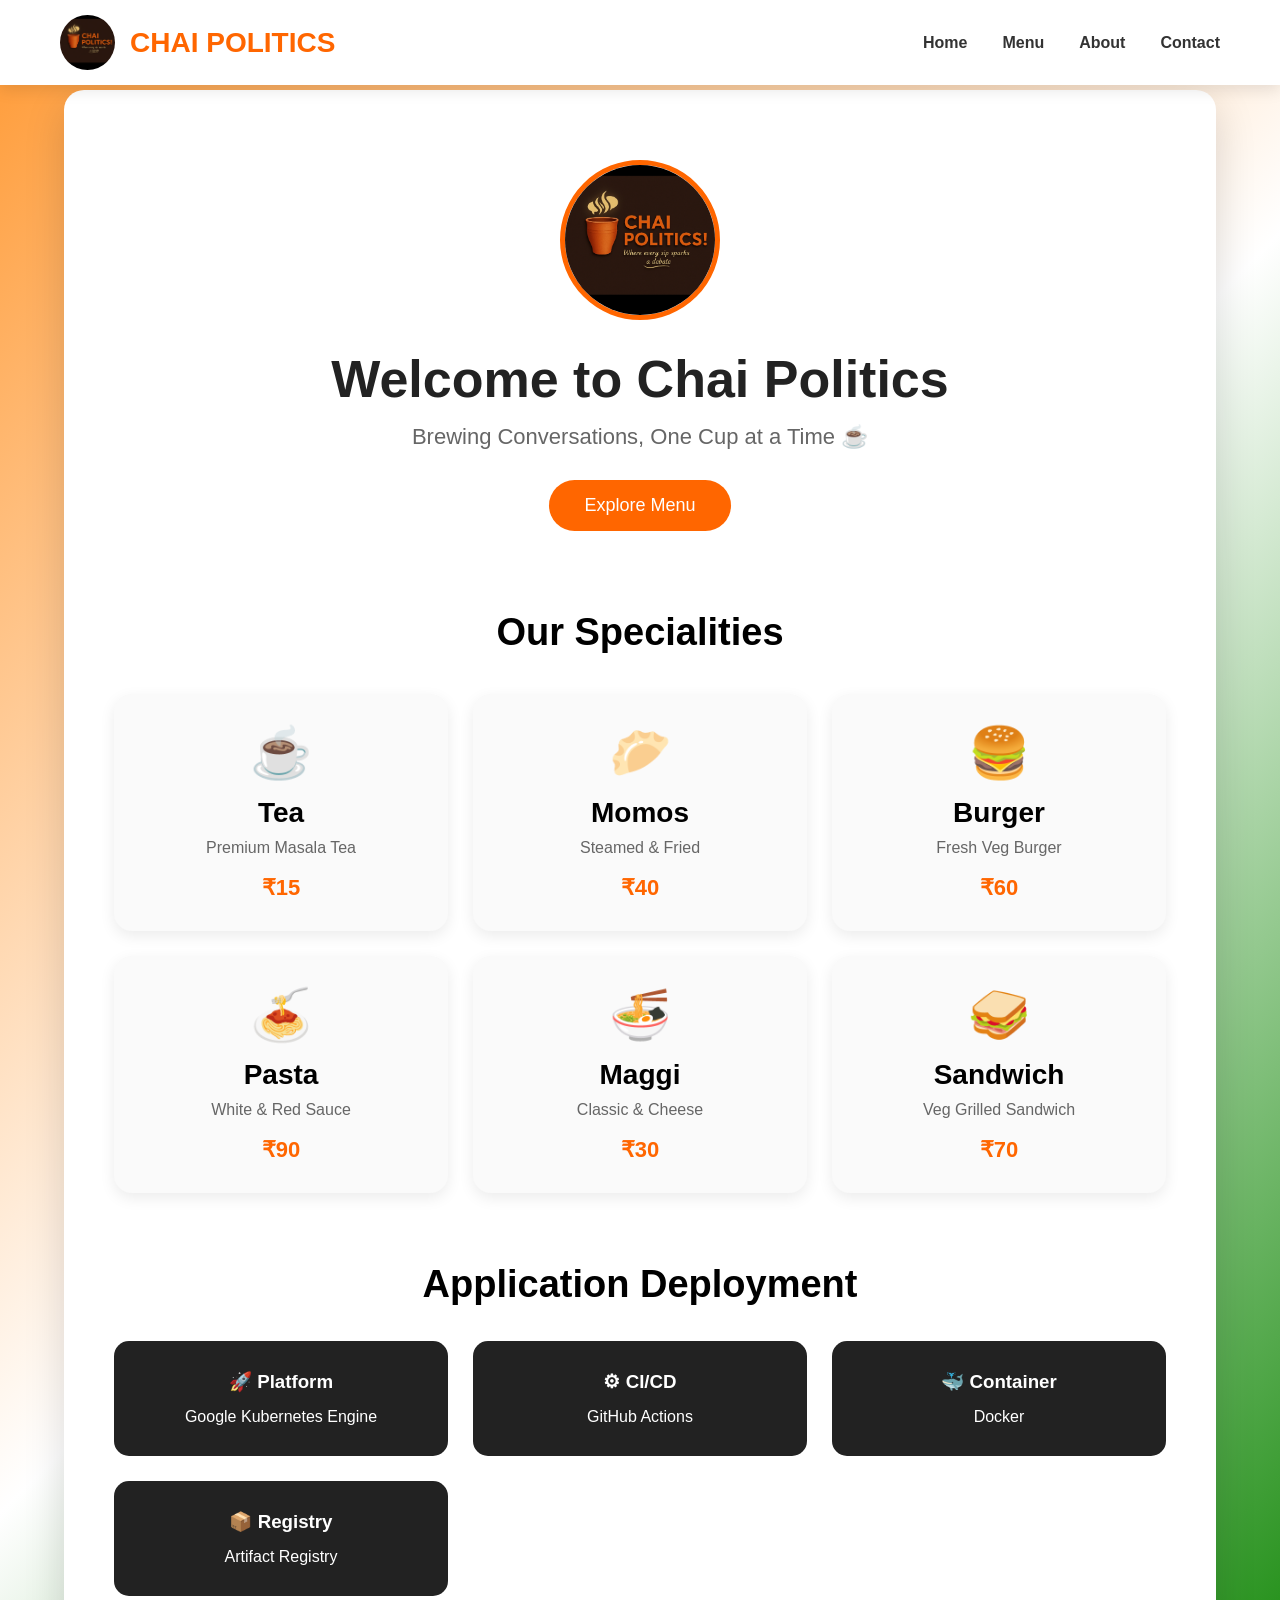
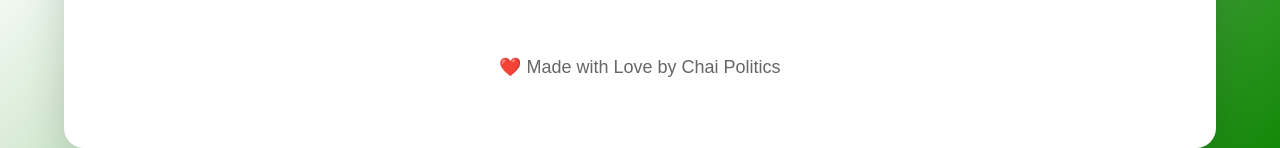
==== app/index.html @ 45e31c4e "updated project structure" ====
<!DOCTYPE html>
<html lang="en">

<head>
    <meta charset="UTF-8">
    <meta name="viewport" content="width=device-width, initial-scale=1.0">
    <title>Chai Politics</title>

    <link rel="stylesheet" href="css/style.css">
</head>

<body>

    <nav>

        <div class="logo">

            <img src="images/logo.jpeg" alt="Chai Politics Logo">

            <span>CHAI POLITICS</span>

        </div>

        <ul>

            <li><a href="#">Home</a></li>
            <li><a href="#">Menu</a></li>
            <li><a href="#">About</a></li>
            <li><a href="#">Contact</a></li>

        </ul>

    </nav>

    <div class="container">

        <section class="hero">

            <img src="images/logo.jpeg" class="hero-logo" alt="Logo">

            <h1>Welcome to Chai Politics</h1>

            <p>
                Brewing Conversations, One Cup at a Time ☕
            </p>

            <a href="#" class="btn">
                Explore Menu
            </a>

        </section>

        <section class="menu-section">

            <h2>Our Specialities</h2>

            <div class="cards">

                <div class="card">
                    <div class="emoji">☕</div>
                    <h3>Tea</h3>
                    <p>Premium Masala Tea</p>
                    <span>₹15</span>
                </div>

                <div class="card">
                    <div class="emoji">🥟</div>
                    <h3>Momos</h3>
                    <p>Steamed & Fried</p>
                    <span>₹40</span>
                </div>

                <div class="card">
                    <div class="emoji">🍔</div>
                    <h3>Burger</h3>
                    <p>Fresh Veg Burger</p>
                    <span>₹60</span>
                </div>

                <div class="card">
                    <div class="emoji">🍝</div>
                    <h3>Pasta</h3>
                    <p>White & Red Sauce</p>
                    <span>₹90</span>
                </div>

                <div class="card">
                    <div class="emoji">🍜</div>
                    <h3>Maggi</h3>
                    <p>Classic & Cheese</p>
                    <span>₹30</span>
                </div>

                <div class="card">
                    <div class="emoji">🥪</div>
                    <h3>Sandwich</h3>
                    <p>Veg Grilled Sandwich</p>
                    <span>₹70</span>
                </div>

            </div>

        </section>

        <section class="devops">

            <h2>Application Deployment</h2>

            <div class="info">

                <div class="box">
                    <h3>🚀 Platform</h3>
                    <p>Google Kubernetes Engine</p>
                </div>

                <div class="box">
                    <h3>⚙ CI/CD</h3>
                    <p>GitHub Actions</p>
                </div>

                <div class="box">
                    <h3>🐳 Container</h3>
                    <p>Docker</p>
                </div>

                <div class="box">
                    <h3>📦 Registry</h3>
                    <p>Artifact Registry</p>
                </div>

            </div>

        </section>

        <footer>

            ❤️ Made with Love by Chai Politics

        </footer>

    </div>

</body>

</html>
---- app/css/style.css ----
*{
    margin:0;
    padding:0;
    box-sizing:border-box;
    font-family:Arial, Helvetica, sans-serif;
}

body{
    background:linear-gradient(135deg,#FF9933,#ffffff,#138808);
    min-height:100vh;
    padding-top:90px;
}

/* ==========================
        NAVBAR
========================== */

nav{
    position:fixed;
    top:0;
    left:0;
    width:100%;
    background:#ffffff;
    display:flex;
    justify-content:space-between;
    align-items:center;
    padding:15px 60px;
    box-shadow:0 5px 15px rgba(0,0,0,.1);
    z-index:1000;
}

.logo{
    display:flex;
    align-items:center;
    font-size:28px;
    font-weight:bold;
    color:#ff6600;
}

.logo img{
    width:55px;
    height:55px;
    border-radius:50%;
    object-fit:cover;
    margin-right:15px;
}

nav ul{
    display:flex;
    list-style:none;
}

nav ul li{
    margin-left:35px;
}

nav ul li a{
    text-decoration:none;
    color:#333;
    font-weight:bold;
    transition:.3s;
}

nav ul li a:hover{
    color:#ff6600;
}

/* ==========================
        MAIN CONTAINER
========================== */

.container{
    width:90%;
    max-width:1200px;
    margin:auto;
    background:#ffffff;
    border-radius:20px;
    padding:50px;
    box-shadow:0 15px 40px rgba(0,0,0,.15);
}

/* ==========================
        HERO
========================== */

.hero{
    text-align:center;
    padding:20px;
}

.hero-logo{
    width:160px;
    height:160px;
    border-radius:50%;
    object-fit:cover;
    border:5px solid #ff6600;
}

.hero h1{
    margin-top:25px;
    font-size:52px;
    color:#222;
}

.hero p{
    margin-top:15px;
    font-size:22px;
    color:#666;
}

.btn{
    display:inline-block;
    margin-top:30px;
    padding:15px 35px;
    background:#ff6600;
    color:white;
    text-decoration:none;
    border-radius:40px;
    font-size:18px;
    transition:.3s;
}

.btn:hover{
    background:#e45a00;
}

/* ==========================
        MENU
========================== */

.menu-section{
    margin-top:60px;
}

.menu-section h2{
    text-align:center;
    font-size:38px;
    margin-bottom:40px;
}

.cards{
    display:grid;
    grid-template-columns:repeat(auto-fit,minmax(250px,1fr));
    gap:25px;
}

.card{
    background:#fafafa;
    padding:30px;
    border-radius:18px;
    text-align:center;
    transition:.3s;
    box-shadow:0 5px 15px rgba(0,0,0,.08);
}

.card:hover{
    transform:translateY(-10px);
    box-shadow:0 15px 30px rgba(0,0,0,.15);
}

.emoji{
    font-size:50px;
}

.card h3{
    margin-top:15px;
    font-size:28px;
}

.card p{
    margin-top:10px;
    color:#666;
}

.card span{
    display:block;
    margin-top:18px;
    font-size:22px;
    color:#ff6600;
    font-weight:bold;
}

/* ==========================
        DEVOPS SECTION
========================== */

.devops{
    margin-top:70px;
}

.devops h2{
    text-align:center;
    margin-bottom:35px;
    font-size:38px;
}

.info{
    display:grid;
    grid-template-columns:repeat(auto-fit,minmax(250px,1fr));
    gap:25px;
}

.box{
    background:#222;
    color:white;
    padding:30px;
    text-align:center;
    border-radius:15px;
    transition:.3s;
}

.box:hover{
    background:#ff6600;
    transform:translateY(-8px);
}

.box h3{
    margin-bottom:15px;
}

/* ==========================
        FOOTER
========================== */

footer{
    margin-top:60px;
    text-align:center;
    color:#666;
    font-size:18px;
    padding-bottom:20px;
}

/* ==========================
        RESPONSIVE
========================== */

@media(max-width:768px){

    nav{
        flex-direction:column;
        padding:20px;
    }

    nav ul{
        margin-top:15px;
    }

    nav ul li{
        margin:0 10px;
    }

    .hero h1{
        font-size:38px;
    }

    .hero p{
        font-size:18px;
    }

    .container{
        padding:30px;
    }
}
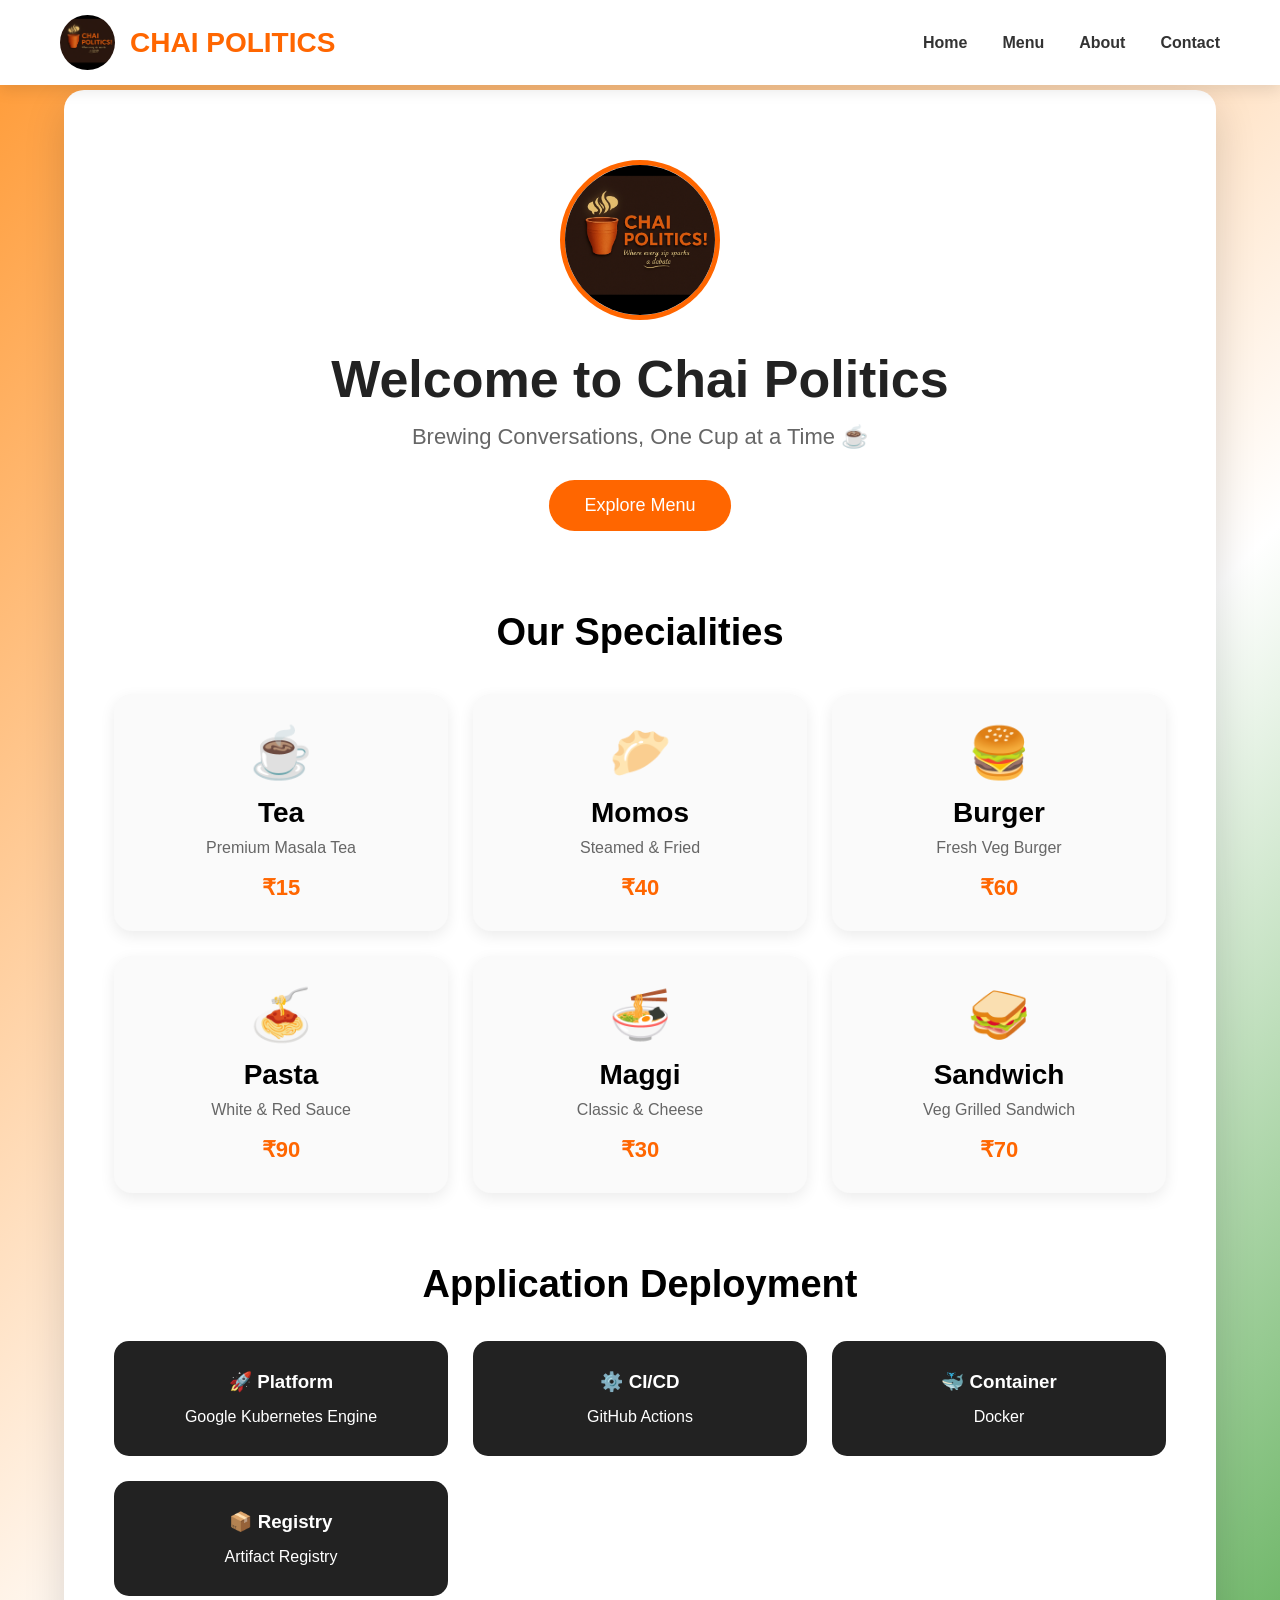
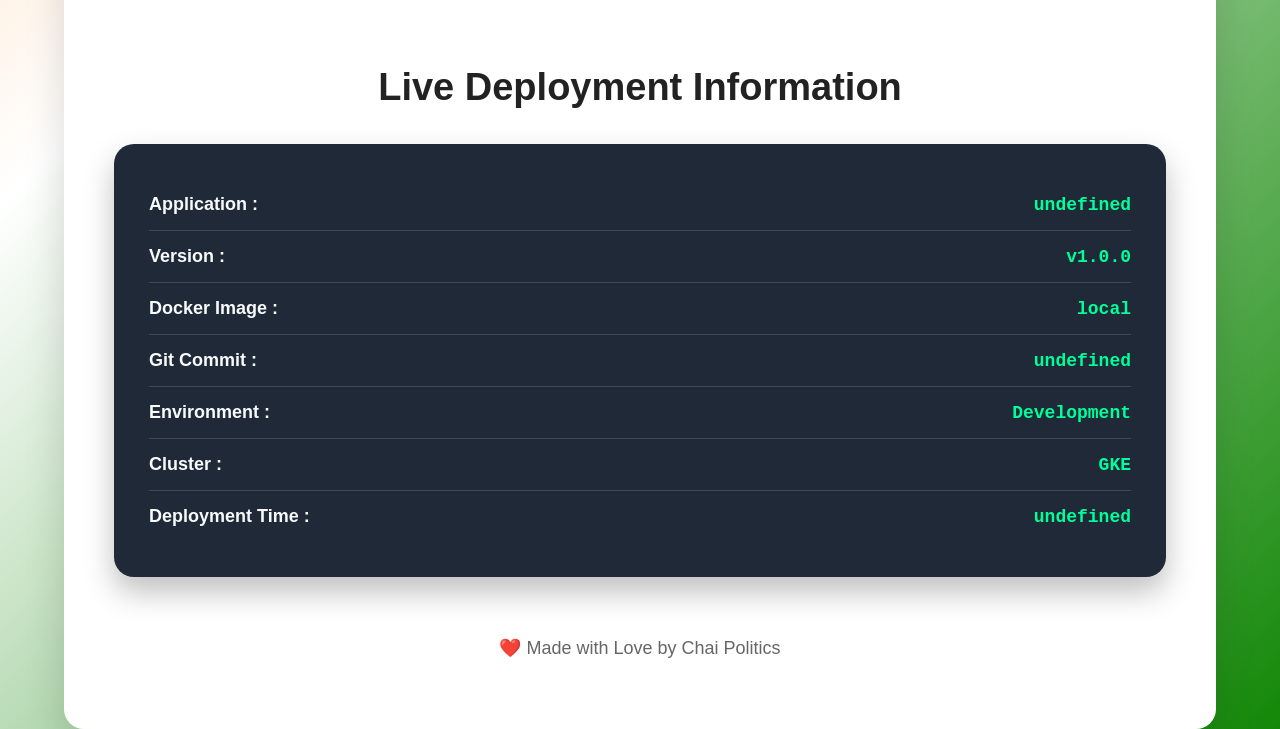
==== commit f341e3d8: "added dynamic content" ====
--- a/app/index.html
+++ b/app/index.html
@@ -11,28 +11,31 @@
 
 <body>
 
+    <!-- =========================
+            NAVBAR
+    ========================== -->
+
     <nav>
 
         <div class="logo">
-
             <img src="images/logo.jpeg" alt="Chai Politics Logo">
-
             <span>CHAI POLITICS</span>
-
         </div>
 
         <ul>
-
             <li><a href="#">Home</a></li>
             <li><a href="#">Menu</a></li>
             <li><a href="#">About</a></li>
             <li><a href="#">Contact</a></li>
-
         </ul>
 
     </nav>
 
     <div class="container">
+
+        <!-- =========================
+                HERO SECTION
+        ========================== -->
 
         <section class="hero">
 
@@ -49,6 +52,10 @@
             </a>
 
         </section>
+
+        <!-- =========================
+                MENU
+        ========================== -->
 
         <section class="menu-section">
 
@@ -102,6 +109,10 @@
 
         </section>
 
+        <!-- =========================
+                DEVOPS
+        ========================== -->
+
         <section class="devops">
 
             <h2>Application Deployment</h2>
@@ -114,7 +125,7 @@
                 </div>
 
                 <div class="box">
-                    <h3>⚙ CI/CD</h3>
+                    <h3>⚙️ CI/CD</h3>
                     <p>GitHub Actions</p>
                 </div>
 
@@ -132,6 +143,38 @@
 
         </section>
 
+        <!-- =========================
+            DEPLOYMENT INFO
+        ========================== -->
+
+        <section class="deployment-info">
+
+            <h2>Live Deployment Information</h2>
+
+            <div class="deploy-card">
+
+                <p><strong>Application :</strong> <span id="app">Loading...</span></p>
+
+                <p><strong>Version :</strong> <span id="version">Loading...</span></p>
+
+                <p><strong>Docker Image :</strong> <span id="imageTag">Loading...</span></p>
+
+                <p><strong>Git Commit :</strong> <span id="commit">Loading...</span></p>
+
+                <p><strong>Environment :</strong> <span id="environment">Loading...</span></p>
+
+                <p><strong>Cluster :</strong> <span id="cluster">Loading...</span></p>
+
+                <p><strong>Deployment Time :</strong> <span id="deployedAt">Loading...</span></p>
+
+            </div>
+
+        </section>
+
+        <!-- =========================
+                FOOTER
+        ========================== -->
+
         <footer>
 
             ❤️ Made with Love by Chai Politics
@@ -140,6 +183,39 @@
 
     </div>
 
+    <!-- =========================
+            VERSION SCRIPT
+    ========================== -->
+
+    <script>
+
+        fetch("version.json")
+            .then(response => response.json())
+            .then(data => {
+
+                document.getElementById("app").innerText = data.application;
+                document.getElementById("version").innerText = data.version;
+                document.getElementById("imageTag").innerText = data.imageTag;
+                document.getElementById("commit").innerText = data.commit;
+                document.getElementById("environment").innerText = data.environment;
+                document.getElementById("cluster").innerText = data.cluster;
+                document.getElementById("deployedAt").innerText = data.deployedAt;
+
+            })
+            .catch(() => {
+
+                document.getElementById("app").innerText = "Unavailable";
+                document.getElementById("version").innerText = "Unavailable";
+                document.getElementById("imageTag").innerText = "Unavailable";
+                document.getElementById("commit").innerText = "Unavailable";
+                document.getElementById("environment").innerText = "Unavailable";
+                document.getElementById("cluster").innerText = "Unavailable";
+                document.getElementById("deployedAt").innerText = "Unavailable";
+
+            });
+
+    </script>
+
 </body>
 
 </html>
--- a/app/css/style.css
+++ b/app/css/style.css
@@ -260,4 +260,73 @@
     .container{
         padding:30px;
     }
+}
+
+/* ==========================
+      DEPLOYMENT INFO
+========================== */
+
+.deployment-info{
+    margin-top:70px;
+}
+
+.deployment-info h2{
+    text-align:center;
+    font-size:38px;
+    margin-bottom:35px;
+    color:#222;
+}
+
+.deploy-card{
+
+    background:#1f2937;
+
+    color:white;
+
+    border-radius:20px;
+
+    padding:35px;
+
+    box-shadow:0 15px 30px rgba(0,0,0,.25);
+
+}
+
+.deploy-card p{
+
+    display:flex;
+
+    justify-content:space-between;
+
+    align-items:center;
+
+    padding:15px 0;
+
+    border-bottom:1px solid rgba(255,255,255,.15);
+
+    font-size:18px;
+
+}
+
+.deploy-card p:last-child{
+
+    border-bottom:none;
+
+}
+
+.deploy-card span{
+
+    color:#00ff99;
+
+    font-weight:bold;
+
+    font-family:monospace;
+
+    word-break:break-word;
+
+}
+
+.deploy-card strong{
+
+    color:#f8fafc;
+
 }
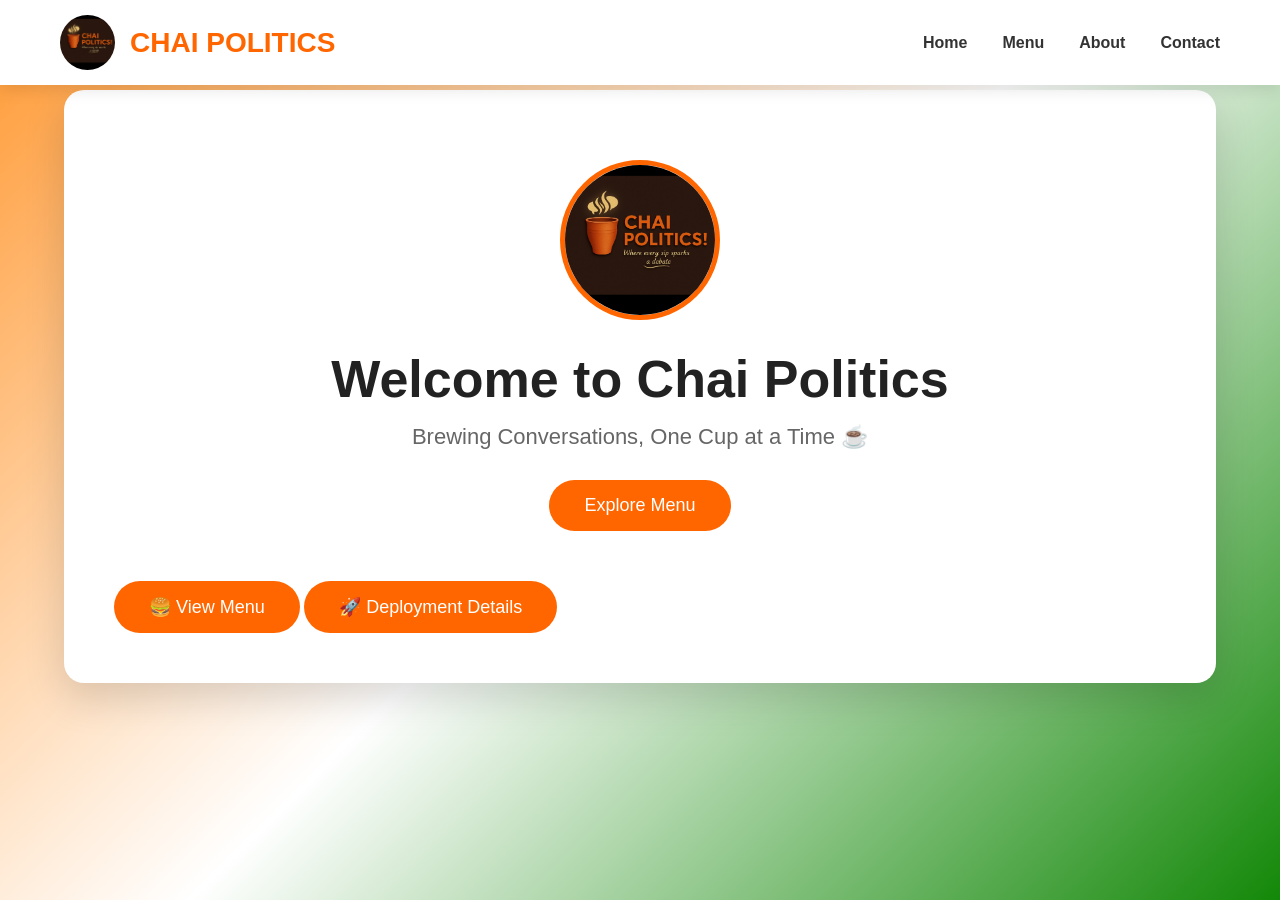
==== commit 7760ec32: "created deployment.html" ====
--- a/app/index.html
+++ b/app/index.html
@@ -47,175 +47,20 @@
                 Brewing Conversations, One Cup at a Time ☕
             </p>
 
-            <a href="#" class="btn">
-                Explore Menu
+            <a href="menu.html" class="btn">
+                    Explore Menu
             </a>
 
         </section>
 
-        <!-- =========================
-                MENU
-        ========================== -->
+        <div class="navigation-buttons">
 
-        <section class="menu-section">
+    <a href="menu.html" class="btn">
+        🍔 View Menu
+    </a>
 
-            <h2>Our Specialities</h2>
+    <a href="deployment.html" class="btn">
+        🚀 Deployment Details
+    </a>
 
-            <div class="cards">
-
-                <div class="card">
-                    <div class="emoji">☕</div>
-                    <h3>Tea</h3>
-                    <p>Premium Masala Tea</p>
-                    <span>₹15</span>
-                </div>
-
-                <div class="card">
-                    <div class="emoji">🥟</div>
-                    <h3>Momos</h3>
-                    <p>Steamed & Fried</p>
-                    <span>₹40</span>
-                </div>
-
-                <div class="card">
-                    <div class="emoji">🍔</div>
-                    <h3>Burger</h3>
-                    <p>Fresh Veg Burger</p>
-                    <span>₹60</span>
-                </div>
-
-                <div class="card">
-                    <div class="emoji">🍝</div>
-                    <h3>Pasta</h3>
-                    <p>White & Red Sauce</p>
-                    <span>₹90</span>
-                </div>
-
-                <div class="card">
-                    <div class="emoji">🍜</div>
-                    <h3>Maggi</h3>
-                    <p>Classic & Cheese</p>
-                    <span>₹30</span>
-                </div>
-
-                <div class="card">
-                    <div class="emoji">🥪</div>
-                    <h3>Sandwich</h3>
-                    <p>Veg Grilled Sandwich</p>
-                    <span>₹70</span>
-                </div>
-
-            </div>
-
-        </section>
-
-        <!-- =========================
-                DEVOPS
-        ========================== -->
-
-        <section class="devops">
-
-            <h2>Application Deployment</h2>
-
-            <div class="info">
-
-                <div class="box">
-                    <h3>🚀 Platform</h3>
-                    <p>Google Kubernetes Engine</p>
-                </div>
-
-                <div class="box">
-                    <h3>⚙️ CI/CD</h3>
-                    <p>GitHub Actions</p>
-                </div>
-
-                <div class="box">
-                    <h3>🐳 Container</h3>
-                    <p>Docker</p>
-                </div>
-
-                <div class="box">
-                    <h3>📦 Registry</h3>
-                    <p>Artifact Registry</p>
-                </div>
-
-            </div>
-
-        </section>
-
-        <!-- =========================
-            DEPLOYMENT INFO
-        ========================== -->
-
-        <section class="deployment-info">
-
-            <h2>Live Deployment Information</h2>
-
-            <div class="deploy-card">
-
-                <p><strong>Application :</strong> <span id="app">Loading...</span></p>
-
-                <p><strong>Version :</strong> <span id="version">Loading...</span></p>
-
-                <p><strong>Docker Image :</strong> <span id="imageTag">Loading...</span></p>
-
-                <p><strong>Git Commit :</strong> <span id="commit">Loading...</span></p>
-
-                <p><strong>Environment :</strong> <span id="environment">Loading...</span></p>
-
-                <p><strong>Cluster :</strong> <span id="cluster">Loading...</span></p>
-
-                <p><strong>Deployment Time :</strong> <span id="deployedAt">Loading...</span></p>
-
-            </div>
-
-        </section>
-
-        <!-- =========================
-                FOOTER
-        ========================== -->
-
-        <footer>
-
-            ❤️ Made with Love by Chai Politics
-
-        </footer>
-
-    </div>
-
-    <!-- =========================
-            VERSION SCRIPT
-    ========================== -->
-
-    <script>
-
-        fetch("version.json")
-            .then(response => response.json())
-            .then(data => {
-
-                document.getElementById("app").innerText = data.application;
-                document.getElementById("version").innerText = data.version;
-                document.getElementById("imageTag").innerText = data.imageTag;
-                document.getElementById("commit").innerText = data.commit;
-                document.getElementById("environment").innerText = data.environment;
-                document.getElementById("cluster").innerText = data.cluster;
-                document.getElementById("deployedAt").innerText = data.deployedAt;
-
-            })
-            .catch(() => {
-
-                document.getElementById("app").innerText = "Unavailable";
-                document.getElementById("version").innerText = "Unavailable";
-                document.getElementById("imageTag").innerText = "Unavailable";
-                document.getElementById("commit").innerText = "Unavailable";
-                document.getElementById("environment").innerText = "Unavailable";
-                document.getElementById("cluster").innerText = "Unavailable";
-                document.getElementById("deployedAt").innerText = "Unavailable";
-
-            });
-
-    </script>
-
-</body>
-
-</html>+</div>
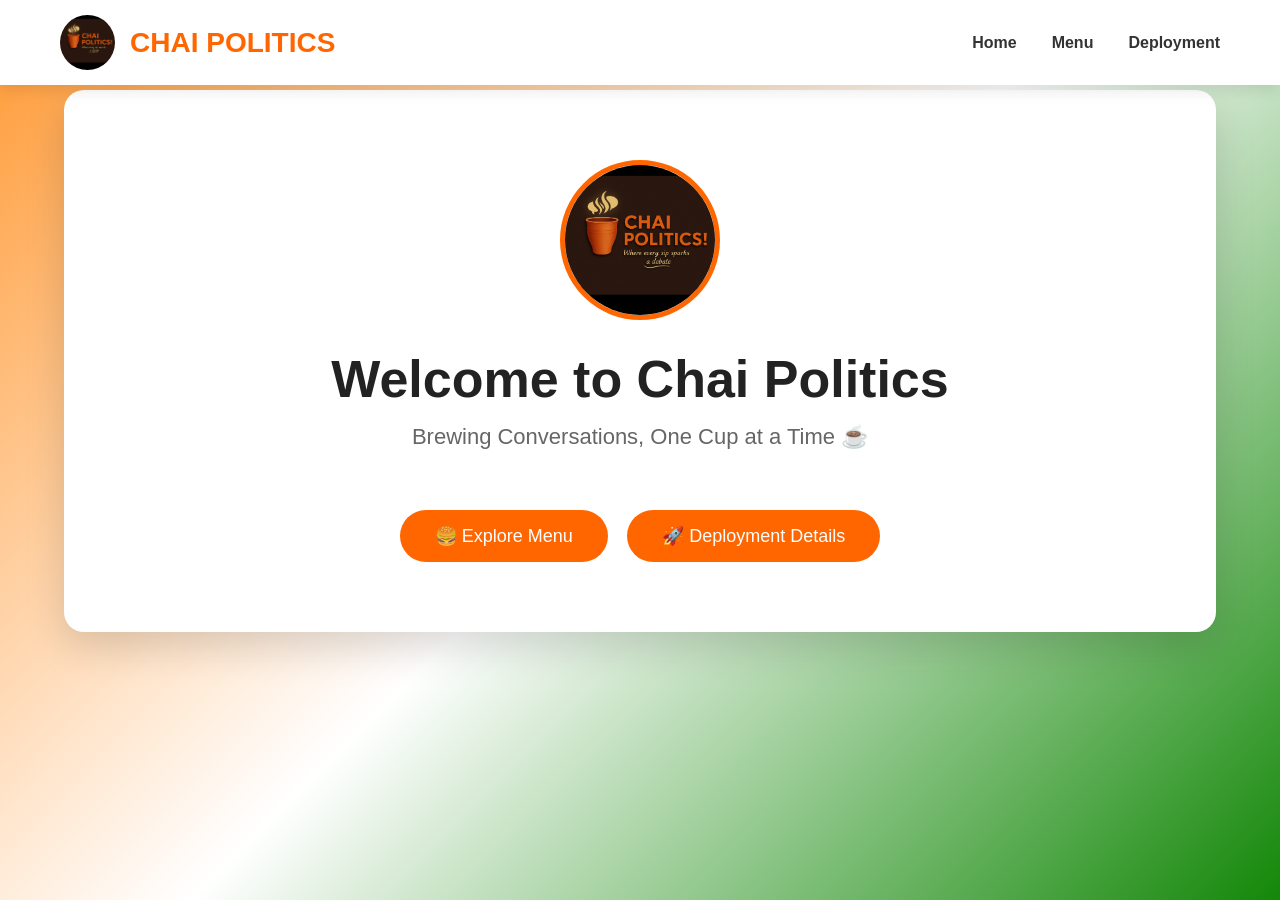
==== commit 962aa8e6: "updated index.html" ====
--- a/app/index.html
+++ b/app/index.html
@@ -2,11 +2,14 @@
 <html lang="en">
 
 <head>
+
     <meta charset="UTF-8">
     <meta name="viewport" content="width=device-width, initial-scale=1.0">
+
     <title>Chai Politics</title>
 
     <link rel="stylesheet" href="css/style.css">
+
 </head>
 
 <body>
@@ -18,18 +21,26 @@
     <nav>
 
         <div class="logo">
+
             <img src="images/logo.jpeg" alt="Chai Politics Logo">
+
             <span>CHAI POLITICS</span>
+
         </div>
 
         <ul>
-            <li><a href="#">Home</a></li>
-            <li><a href="#">Menu</a></li>
-            <li><a href="#">About</a></li>
-            <li><a href="#">Contact</a></li>
+
+            <li><a href="index.html">Home</a></li>
+            <li><a href="menu.html">Menu</a></li>
+            <li><a href="deployment.html">Deployment</a></li>
+
         </ul>
 
     </nav>
+
+    <!-- =========================
+            MAIN CONTAINER
+    ========================== -->
 
     <div class="container">
 
@@ -39,7 +50,9 @@
 
         <section class="hero">
 
-            <img src="images/logo.jpeg" class="hero-logo" alt="Logo">
+            <img src="images/logo.jpeg"
+                 class="hero-logo"
+                 alt="Chai Politics Logo">
 
             <h1>Welcome to Chai Politics</h1>
 
@@ -47,20 +60,24 @@
                 Brewing Conversations, One Cup at a Time ☕
             </p>
 
-            <a href="menu.html" class="btn">
-                    Explore Menu
-            </a>
+            <div style="margin-top:30px;">
+
+                <a href="menu.html" class="btn">
+                    🍔 Explore Menu
+                </a>
+
+                <a href="deployment.html"
+                   class="btn"
+                   style="margin-left:15px;">
+                    🚀 Deployment Details
+                </a>
+
+            </div>
 
         </section>
 
-        <div class="navigation-buttons">
+    </div>
 
-    <a href="menu.html" class="btn">
-        🍔 View Menu
-    </a>
+</body>
 
-    <a href="deployment.html" class="btn">
-        🚀 Deployment Details
-    </a>
-
-</div>+</html>
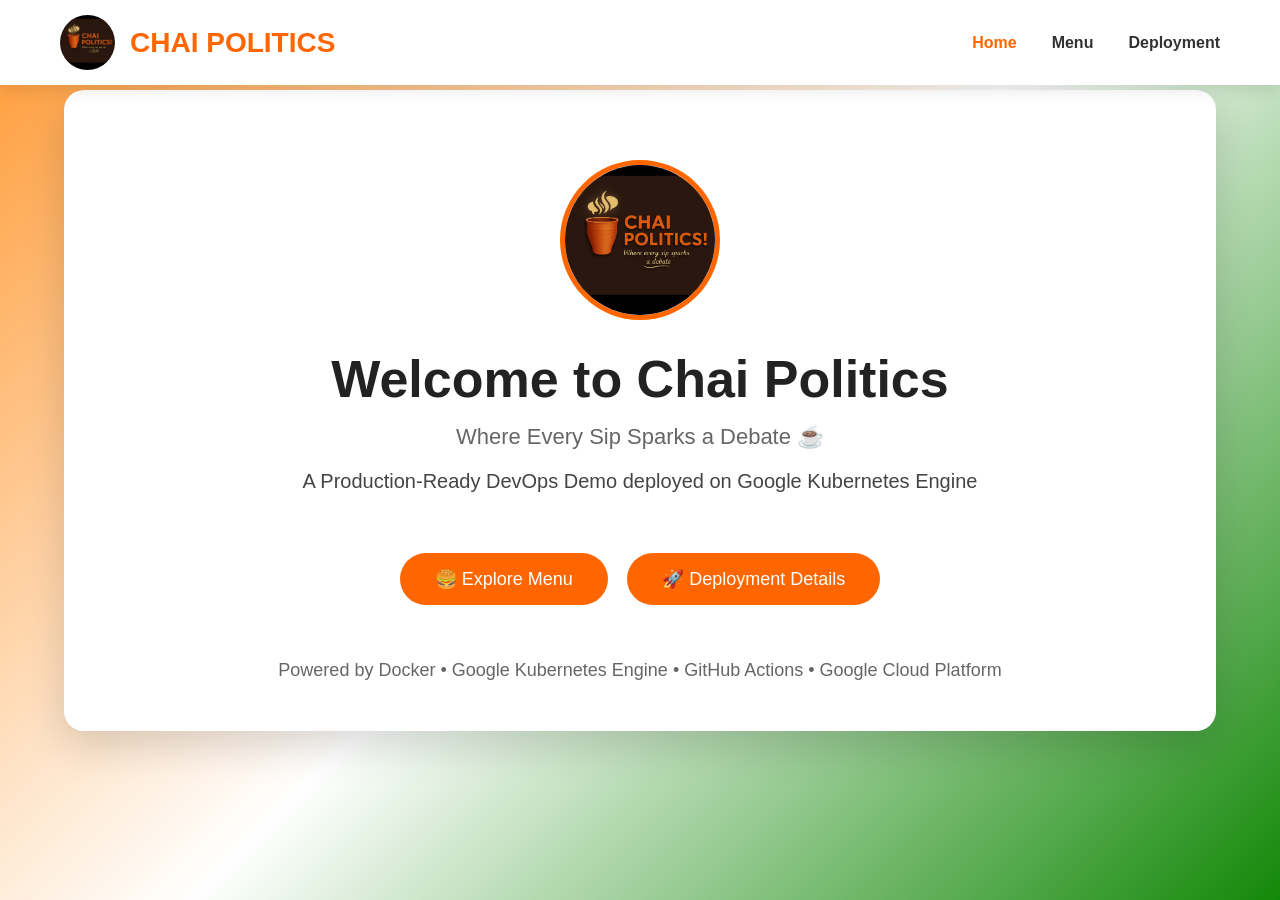
==== commit 66cde268: "added ingress for frontend and backend" ====
--- a/app/index.html
+++ b/app/index.html
@@ -30,7 +30,7 @@
 
         <ul>
 
-            <li><a href="index.html">Home</a></li>
+            <li><a href="index.html" style="color:#ff6600;">Home</a></li>
             <li><a href="menu.html">Menu</a></li>
             <li><a href="deployment.html">Deployment</a></li>
 
@@ -44,10 +44,6 @@
 
     <div class="container">
 
-        <!-- =========================
-                HERO SECTION
-        ========================== -->
-
         <section class="hero">
 
             <img src="images/logo.jpeg"
@@ -57,7 +53,11 @@
             <h1>Welcome to Chai Politics</h1>
 
             <p>
-                Brewing Conversations, One Cup at a Time ☕
+                Where Every Sip Sparks a Debate ☕
+            </p>
+
+            <p style="margin-top:20px;font-size:20px;color:#444;">
+                A Production-Ready DevOps Demo deployed on Google Kubernetes Engine
             </p>
 
             <div style="margin-top:30px;">
@@ -76,6 +76,16 @@
 
         </section>
 
+        <p style="
+            margin-top:35px;
+            text-align:center;
+            color:#666;
+            font-size:18px;">
+
+            Powered by Docker • Google Kubernetes Engine • GitHub Actions • Google Cloud Platform
+
+        </p>
+
     </div>
 
 </body>
